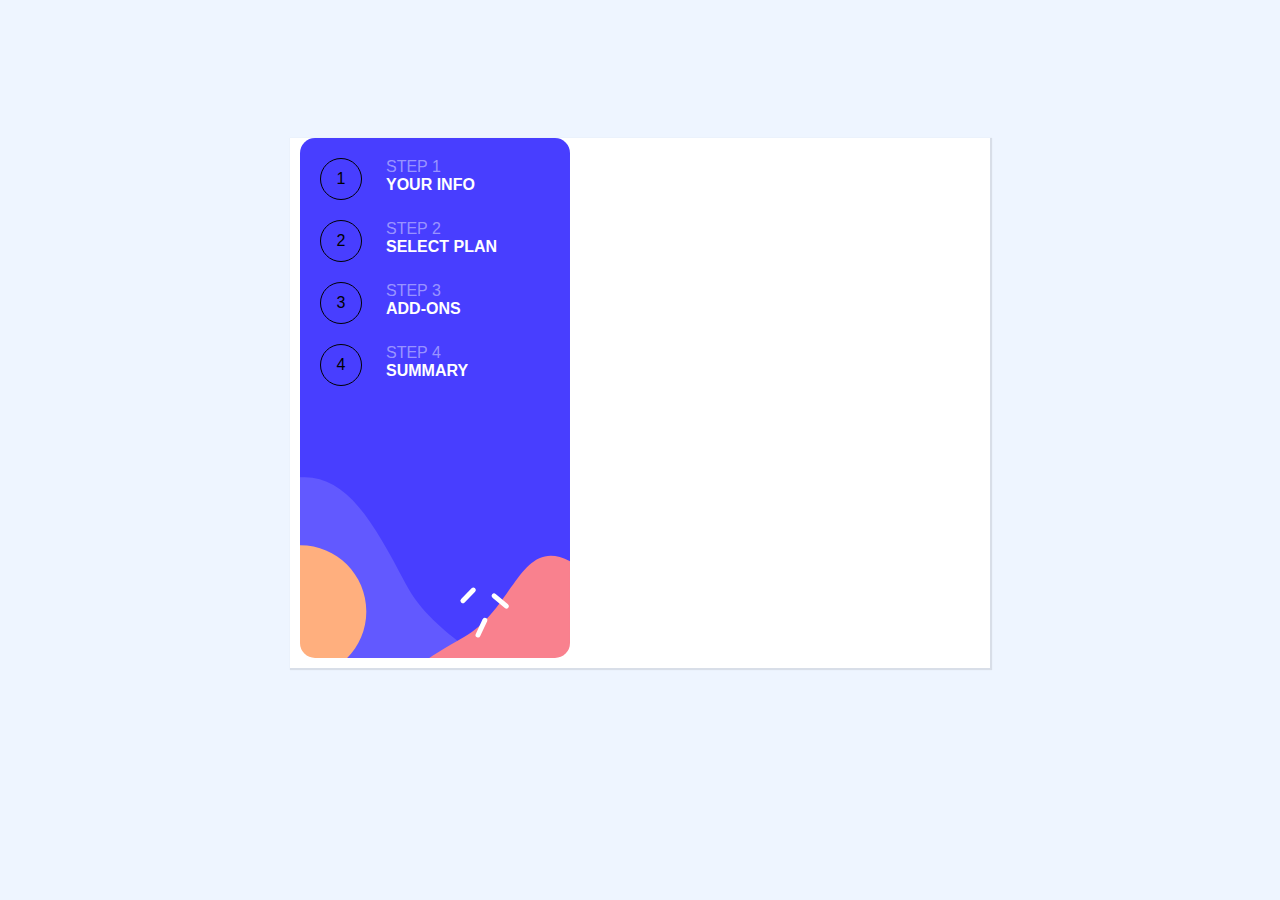
==== personal info/index.html @ 94502edb "commit" ====
<!DOCTYPE html>
<html lang="pt-br">
<head>
    <meta charset="UTF-8">
    <meta name="viewport" content="width=device-width, initial-scale=1.0">
    <title>Personal</title>
    <link rel="stylesheet" href="style.css">
</head>
<body>
    <main>
        <div id="bloco-left">
            <!-- sessão one -->
            <div class="infos-left0">
                <div class="circulo"> 1 </div>
               <div id="lateral"> 
                <span> STEP 1</span>
                    <p> YOUR INFO</p>
               </div>
            </div>
                <!-- sessão two -->
            <div class="infos-left0">
                <div class="circulo"> 2 </div>
               <div> 
                <span> STEP 2</span>
                    <p> SELECT PLAN</p>
               </div>
            </div>
                <!-- sessão tree -->
            <div class="infos-left0">
                <div class="circulo"> 3 </div>
               <div> 
                <span> STEP 3</span>
                    <p> ADD-ONS</p>
               </div>
            </div>
                <!-- SESSÃO FOUR -->
            <div class="infos-left0">
                <div class="circulo"> 4 </div>
               <div> 
                <span> STEP 4</span>
                    <p> SUMMARY</p>
               </div>
            </div>
        </div>
    </main>
    <script src="script.js"></script>
</body>
</html>
---- personal info/style.css ----
*{
    margin: 0;
    padding: 0;
    font-family: Arial, Helvetica, sans-serif;
}

body{
    background-color: #EEF5FF;
}


main{
    background-color: #ffff;
    width: 700px;
    height: 530px;
    box-shadow: 1px 1px 1px 1px rgba(0, 0, 0, 0.089);
   margin: 0 auto;
   position: relative;
   top: 10vw;
}

#bloco-left{
    padding: 10px;
    margin: 10px;
   border-radius: 15px;
    background-image: url(imgs/bg-sidebar-desktop.svg);
    background-size: cover;
    background-repeat: none;
    width: 250px;
    height: 500px;
}

.infos-left0{
    color: white;
    padding: 10px;
    display: flex; 
    gap: 1.5rem;
}

.infos-left0 span{
    color: rgba(255, 255, 255, 0.452);
    padding-bottom: 5px;
}

.infos-left0 p{
    font-weight: bolder;
}

.circulo{
    display: flex;
    justify-content: center;
    align-items: center;
    border: 1px solid black;
    color: black;
    width: 40px;
    height: 40px;
    border-radius: 50%;
}

.circulo:hover{
    background-color:#7bd6f1 ;
    color: black;
    cursor: pointer;
}
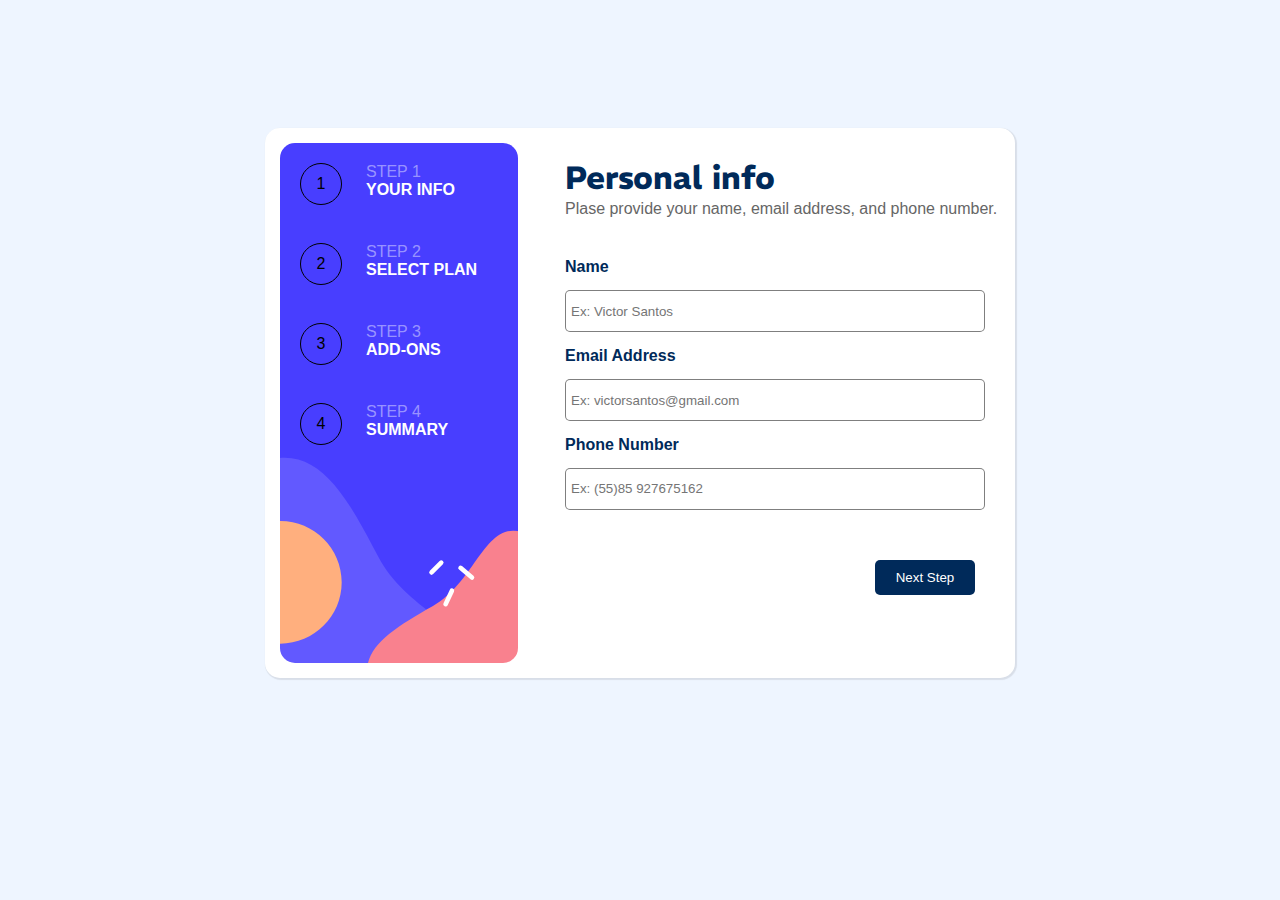
==== commit 642015ce: "commit2" ====
--- a/personal info/index.html
+++ b/personal info/index.html
@@ -5,20 +5,21 @@
     <meta name="viewport" content="width=device-width, initial-scale=1.0">
     <title>Personal</title>
     <link rel="stylesheet" href="style.css">
+  
 </head>
 <body>
     <main>
         <div id="bloco-left">
             <!-- sessão one -->
-            <div class="infos-left0">
-                <div class="circulo"> 1 </div>
+            <div class="infos-left0 testando" id="caixa1">
+                <div class="circulo" id="bola0"> 1 </div>
                <div id="lateral"> 
                 <span> STEP 1</span>
                     <p> YOUR INFO</p>
                </div>
             </div>
                 <!-- sessão two -->
-            <div class="infos-left0">
+            <div class="infos-left0" id="caixa2">
                 <div class="circulo"> 2 </div>
                <div> 
                 <span> STEP 2</span>
@@ -26,7 +27,7 @@
                </div>
             </div>
                 <!-- sessão tree -->
-            <div class="infos-left0">
+            <div class="infos-left0" id="caixa3">
                 <div class="circulo"> 3 </div>
                <div> 
                 <span> STEP 3</span>
@@ -34,7 +35,7 @@
                </div>
             </div>
                 <!-- SESSÃO FOUR -->
-            <div class="infos-left0">
+            <div class="infos-left0" id="caixa4">
                 <div class="circulo"> 4 </div>
                <div> 
                 <span> STEP 4</span>
@@ -42,7 +43,43 @@
                </div>
             </div>
         </div>
+
+
+        <div id="bloco-right">
+            <div id="formulario">
+                    <div id="parteCima"> 
+                        <h1>
+                            Personal info
+                        </h1>
+
+                        <span> Plase provide your name, email address, and phone number.</span>
+                    </div>
+                        <div id="formu">
+                            <label for="nome">Name</label>
+                            <input type="text" name="nome" id="nome" placeholder="Ex: Victor Santos">
+
+                            <label for="email">Email Address</label>
+                            <input type="email" name="email" id="email" placeholder="Ex: victorsantos@gmail.com">
+
+
+                            <label for="number">Phone Number</label>
+                            <input type="number" name="number" id="number" placeholder="Ex: (55)85 927675162">
+                        </div>
+
+                        <div id="btn">
+                            <button>Next Step</button>
+                        </div>
+                  
+
+
+            </div>
+        </div>
     </main>
+
+
+    <section class="iner">
+            <p> testando bloco</p>
+    </section>
     <script src="script.js"></script>
 </body>
 </html>--- a/personal info/style.css
+++ b/personal info/style.css
@@ -1,3 +1,5 @@
+@import url('https://fonts.googleapis.com/css2?family=REM:wght@300&display=swap');
+
 *{
     margin: 0;
     padding: 0;
@@ -10,18 +12,21 @@
 
 
 main{
+    padding: 10px;
     background-color: #ffff;
-    width: 700px;
+    width: 730px;
     height: 530px;
     box-shadow: 1px 1px 1px 1px rgba(0, 0, 0, 0.089);
    margin: 0 auto;
    position: relative;
    top: 10vw;
+   border-radius: 15px;
+   display: flex;
 }
 
 #bloco-left{
     padding: 10px;
-    margin: 10px;
+    margin: 5px;
    border-radius: 15px;
     background-image: url(imgs/bg-sidebar-desktop.svg);
     background-size: cover;
@@ -30,11 +35,17 @@
     height: 500px;
 }
 
+
+#bloco-left div{
+   margin-bottom: 30px;
+}
+
 .infos-left0{
     color: white;
     padding: 10px;
     display: flex; 
     gap: 1.5rem;
+    height: 30px;
 }
 
 .infos-left0 span{
@@ -45,6 +56,14 @@
 .infos-left0 p{
     font-weight: bolder;
 }
+
+/* 
+.testando{
+    
+    box-shadow: 0px 0px 1px 0px rgba(0, 0, 0, 0.445);
+        /* position: relative;
+    bottom: 2%; */
+
 
 .circulo{
     display: flex;
@@ -61,4 +80,75 @@
     background-color:#7bd6f1 ;
     color: black;
     cursor: pointer;
+}
+
+
+#bloco-right{
+    width: 460px;
+    height: 500px;
+    margin-left: 3%;
+}
+
+
+#bloco-right #parteCima{
+    margin: 20px;
+    width: 440px;
+   
+}
+
+#parteCima h1{
+    font-family: 'REM', sans-serif;
+    margin-bottom: 2px;
+    color: #002A5A;
+}
+
+#parteCima > span{
+    color: rgb(102, 102, 102);
+}
+
+#formu{
+    display: flex;
+    flex-direction: column;
+    gap: 0.9rem;
+    padding: 20px;
+}
+
+#formu input {
+   height: 30px;
+   padding: 5px;
+   border-radius: 5px;
+   border: 1px solid rgba(0, 0, 0, 0.5);
+}
+
+#formu label{
+    color: #002A5A;
+    font-weight: 700;
+}
+
+#btn{
+    display: flex;
+    justify-content: flex-end;
+    margin: 30px;
+  
+}
+
+#btn button {
+    padding: 10px;
+    background-color: #002A5A;
+    color: #ffff;
+    border: none;
+    width: 100px;
+    border-radius: 5px;
+}
+
+
+.iner{
+    width: 200px;
+    height: 200px;
+    background-color: aqua;
+    margin: 0 auto;
+    position: relative;
+    bottom: 50vh;
+    display: none;
+
 }